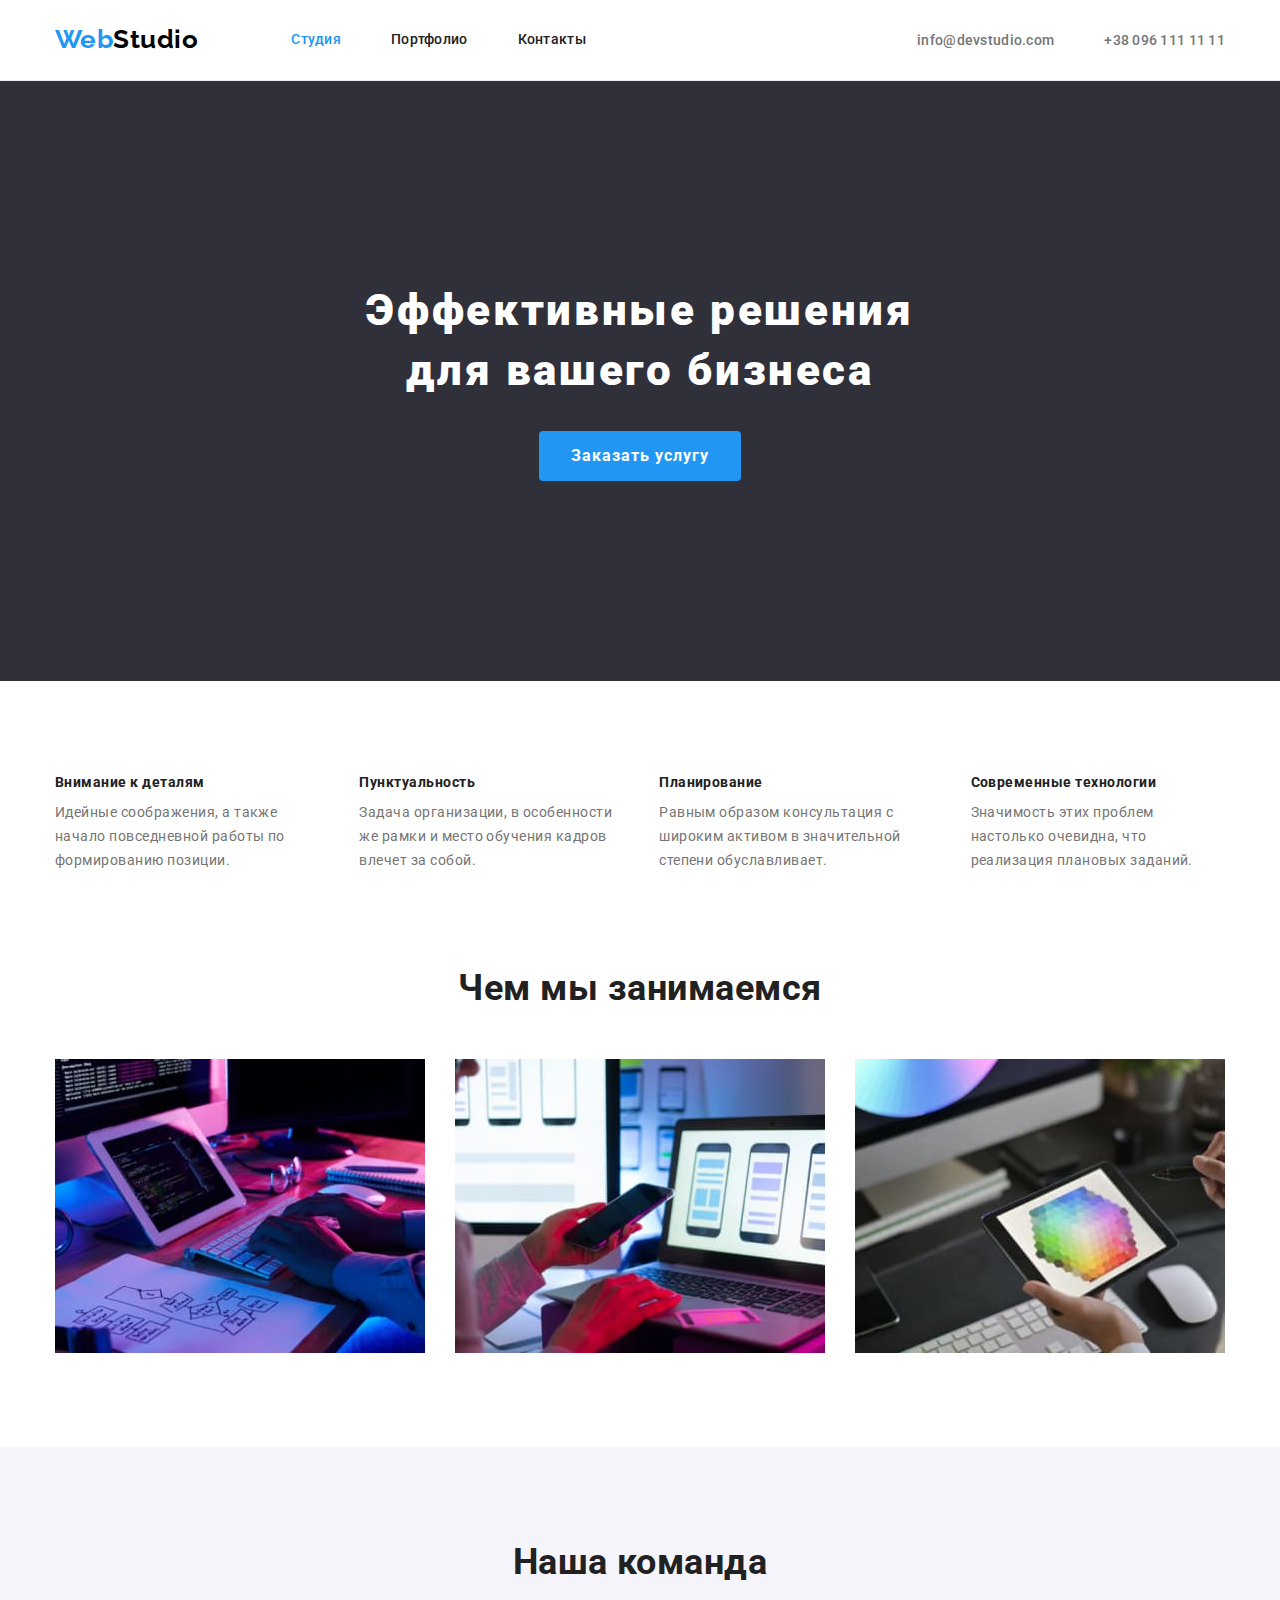
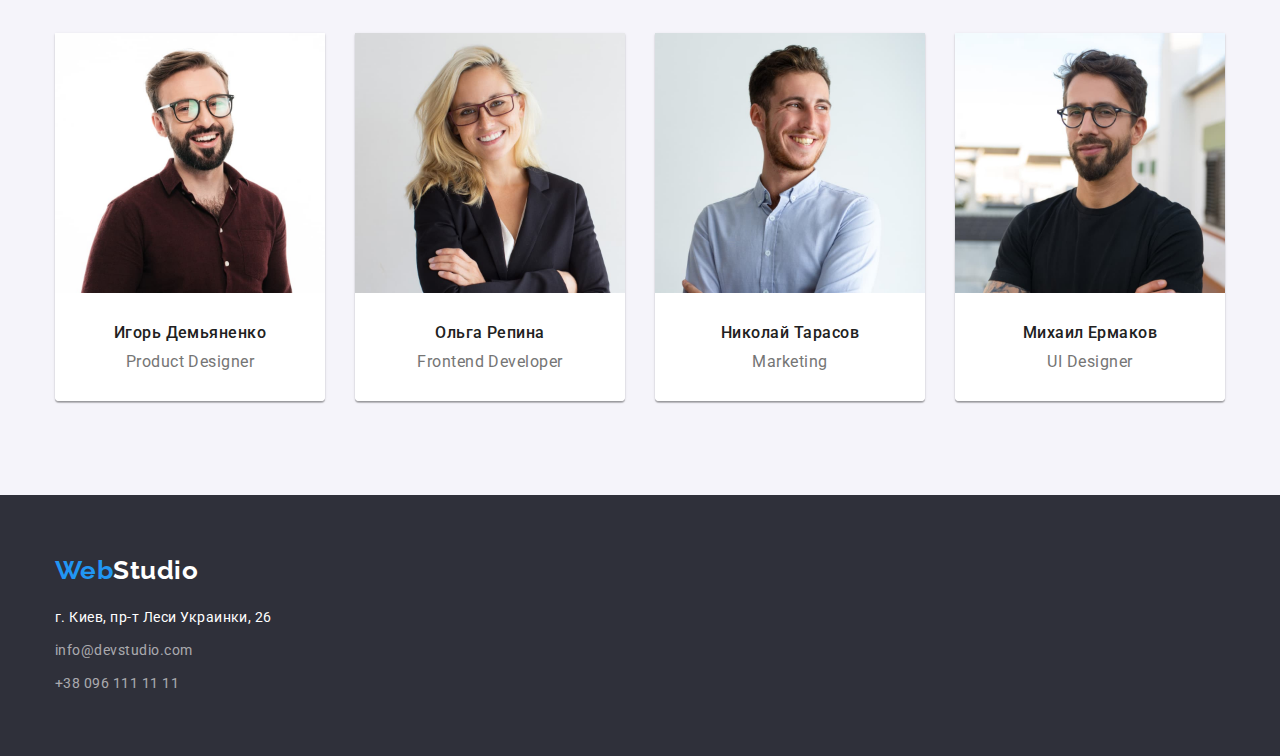
==== index.html @ 5f73c0cc "Копия 3й дз" ====
<!DOCTYPE html>
<html lang="ru">
<head>
  <meta charset="UTF-8">
  <meta http-equiv="X-UA-Compatible" content="IE=edge">
  <meta name="viewport" content="width=device-width, initial-scale=1.0">
  <link rel="preconnect" href="https://fonts.googleapis.com">
  <link rel="preconnect" href="https://fonts.gstatic.com" crossorigin>
  
  <title>WebStudio</title>
  <link rel="stylesheet" href="https://cdnjs.cloudflare.com/ajax/libs/modern-normalize/1.1.0/modern-normalize.min.css">
  <link href="https://fonts.googleapis.com/css2?family=Raleway:wght@700&family=Roboto:wght@400;500;700;900&display=swap"
    rel="stylesheet">
  <link rel="stylesheet" href="./css/style.css">
</head>

<body>
  <header class="header-nav">
    <div class="container-header container">
      <nav class="nav-header">
        <a href="./index.html" class="logo"><span class="first-part-logo">Web</span>Studio</a>
        <ul class="site-nav">
          <li class="site-nav-item"><a href="./index.html" class="site-nav-link active-page">Студия</a></li>
          <li class="site-nav-item"><a href="./portfolio.html" class="site-nav-link">Портфолио</a></li>
          <li class="site-nav-item"><a href="" class="site-nav-link">Контакты</a></li>
        </ul>
      </nav>
      <ul class="contacts">
        <li class="contacts-item"><a href="mailto:info@devstudio.com" class="contacts-link">info@devstudio.com</a></li>
        <li class="contacts-item"><a href="tel:+380961111111" class="contacts-link">+38 096 111 11 11</a></li>
      </ul>
    </div>
  </header>

  <main>
    <section class="hero">
      <div class="container">
          <h1 class="hero-title">Эффективные решения <br>для вашего бизнеса</h1>
          <button type="button" class="hero-button">Заказать услугу</button>
      </div>
    </section>

    <section class="section">
      <div class="container">
        <h2 class="quality hide">Наши качества</h2>
        <ul class="quality-list">
          <li class="quality-item">
            <h3 class="quality-title">Внимание к деталям</h3>
            <p class="quality-description">Идейные соображения, а также начало повседневной работы по формированию позиции.</p>
          </li>
          <li class="quality-item">
            <h3 class="quality-title">Пунктуальность</h3>
            <p class="quality-description">Задача организации, в особенности же рамки и место обучения кадров влечет за собой.</p>
          </li>
          <li class="quality-item">
            <h3 class="quality-title">Планирование</h3>
            <p class="quality-description">Равным образом консультация с широким активом в значительной степени обуславливает.</p>
          </li>
          <li class="quality-item">
            <h3 class="quality-title">Современные технологии</h3>
            <p class="quality-description">Значимость этих проблем настолько очевидна, что реализация плановых заданий.</p>
          </li>
        </ul>
      </div>
    </section>

    <section class="section work">
      <div class="container">
        <h2 class="work-title">Чем мы занимаемся</h2>
        <ul class="work-list">
          <li class="work-item"><img src="./images/box1.jpg" width="370" alt="программирование"></li>
          <li class="work-item"><img src="./images/box2.jpg" width="370" alt="разроботка мобильного приложения"></li>
          <li class="work-item"><img src="./images/box3.jpg" width="370" alt="дизайн"></li>
        </ul>
      </div>
    </section>

    <section class="team section">
      <div class="container">
        <h2 class="team-title">Наша команда</h2>
        <ul class="team-list-conteiner">
          <li class="team-list">
              <img src="./images/img1.jpg" width="270" alt="Игорь Демьяненко">
              <div class="team-card-member">
                <h3 class="team-member">Игорь Демьяненко</h3>
                <p lang="en" class="member-major">Product Designer</p>
              </div>
          </li>
          <li class="team-list">
              <img src="./images/img2.jpg" width="270" alt="Ольга Репина">
              <div class="team-card-member">
                <h3 class="team-member">Ольга Репина</h3>
                <p lang="en" class="member-major">Frontend Developer</p>
              </div>
          </li>
          <li class="team-list">
              <img src="./images/img3.jpg" width="270" alt="Николай Тарасов">
              <div class="team-card-member">
                <h3 class="team-member">Николай Тарасов</h3>
                <p lang="en" class="member-major">Marketing</p>
              </div>
          </li>
          <li class="team-list">
              <img src="./images/img4.jpg" width="270" alt="Михаил Ермаков">
              <div class="team-card-member">
                <h3 class="team-member">Михаил Ермаков</h3>
                <p lang="en" class="member-major">UI Designer</p>
              </div>
          </li>
        </ul>
      </div>
    </section>
  </main>

  <footer class="footer">
    <div class="container">
      <a href="" class="footer-logo"><span class="first-part-logo">Web</span>Studio</a>
      <address class="footer-address-contacts">
        <ul>
          <li class="footer-contacts-item"><a href="" class="footer-address">г. Киев, пр-т Леси Украинки, 26</a></li>
          <li class="footer-contacts-item"><a href="mailto:info@devstudio.com" class="footer-contact">info@devstudio.com</a></li>
          <li class="footer-contacts-item"><a href="tel:+380961111111" class="footer-contact">+38 096 111 11 11</a></li>
        </ul>
      </address>
    </div>
  </footer>
</body>
</html>
---- css/style.css ----
:root {
  --primary-text-color: #757575;
  --title-text-color: #212121;
  --accent-color: #2196f3;
  --secondary-dark-bg-color: #2f303a;
  --secondary-light-bg-color: #f5f4fa;
  --primary-bg-color: #ffffff;
  --primary-font-family: Roboto, sans-serif;
  --secondary-font-family: Raleway, sans-serif;
}

html {
  box-sizing: border-box;
}

*,
*::before,
*::after {
  box-sizing: inherit;
}

body {
  background-color: var(--primary-bg-color);
  color: var(--primary-text-color);
  font-family: var(--primary-font-family);
  letter-spacing: 0.03em;
}

h1,
h2,
h3,
p,
ul {
  margin: 0;
}

ul {
  list-style: none;
  padding: 0;
}

.portfolio-link {
  list-style: none;
  text-decoration: none;
}

img {
  display: block;
  max-width: 100%;
  height: auto;
}

.logo {
  color: #000000;
  font-family: var(--secondary-font-family);
  font-weight: 700;
  font-size: 26px;
  line-height: 1.2;
  text-decoration: none;
}

.footer-logo {
  font-family: var(--secondary-font-family);
  font-weight: 700;
  font-size: 26px;
  line-height: 1.2;
  text-align: left;
  text-decoration: none;
  display: block;
  margin-bottom: 20px;
}

.container {
  width: 1200px;
  margin-left: auto;
  margin-right: auto;
  padding-right: 15px;
  padding-left: 15px;
}

.contacts-link {
  color: var(--primary-text-color);
  padding-top: 32px;
  padding-bottom: 32px;
}

.first-part-logo,
.site-nav-link:hover,
.site-nav-link:focus,
.contacts-link:hover,
.contacts-link:focus,
.footer-contact:hover,
.footer-contact:focus {
  color: var(--accent-color);
}

.section {
  padding-top: 94px;
  padding-bottom: 94px;
}

.hero-title,
.footer-logo,
.footer-address {
  color: var(--primary-bg-color);
}

.site-nav-link,
.quality-title,
.work-title,
.team-title,
.team-member {
  color: var(--title-text-color);
}

.active-page {
  color: var(--accent-color);
}

.portfolio-button {
  color: var(--title-text-color);
  background-color: var(--secondary-light-bg-color);
  font-weight: 500;
  font-size: 16px;
  line-height: 1.63;
}

.hero-button,
.portfolio-button:hover,
.portfolio-button:focus {
  color: var(--primary-bg-color);
  background-color: var(--accent-color);
}

.footer-contact {
  color: rgba(255, 255, 255, 0.6);
}

.hero-button,
.hero-title {
  letter-spacing: 0.06em;
}

.site-nav-link,
.contacts-link {
  letter-spacing: 0.02em;
  font-weight: 500;
  font-size: 14px;
  line-height: 1.14;
  text-decoration: none;
}

.hero-title {
  font-weight: 900;
  font-size: 44px;
  line-height: 1.36;
  text-align: center;
  margin-top: 0;
  margin-bottom: 30px;
}

.hero-button {
  font-weight: 700;
  font-size: 16px;
  line-height: 1.88;
  align-items: center;
}

.hide {
  position: absolute;
  clip: rect(0 0 0 0);
  width: 1px;
  height: 1px;
  margin: -1px;
}

.quality-title {
  font-size: 14px;
  line-height: 1.14;
  text-align: left;
  margin-bottom: 10px;
}

.quality-description {
  font-size: 14px;
  line-height: 1.71;
  text-align: left;
}

.work-title,
.team-title {
  font-size: 36px;
  line-height: 1.17;
  text-align: center;
}

.team-member {
  font-weight: 500;
  font-size: 16px;
  line-height: 1.19;
  align-items: center;
  text-align: center;
}

.member-major {
  font-size: 16px;
  line-height: 1.19;
  align-items: center;
  text-align: center;
}

.footer-address,
.footer-contact {
  font-size: 14px;
  line-height: 1.71;
  text-align: left;
  align-items: flex-start;
  text-decoration: none;
}

a .portfolio-project {
  font-size: 18px;
  line-height: 2;
  letter-spacing: 0.06em;
  color: var(--title-text-color);
  margin: 0;
}

a .portfolio-project-kind {
  font-size: 16px;
  line-height: 1.88;
  color: var(--primary-text-color);
  margin: 0;
}

.hero {
  background-color: var(--secondary-dark-bg-color);
  padding: 200px 0;
  text-align: center;
}

.footer {
  background-color: var(--secondary-dark-bg-color);
}

.team {
  background-color: var(--secondary-light-bg-color);
}

.hero-button,
.portfolio-button {
  cursor: pointer;
  border-radius: 4px;
  border: 0;
}

.footer-address-contacts {
  font-style: normal;
}

.hero-button {
  padding: 10px 32px 10px 32px;
}

.portfolio-button {
  padding: 6px 22px 6px 22px;
}

.portfolio-button:hover,
.portfolio-button:focus {
  box-shadow: 0px 2px 2px rgba(0, 0, 0, 0.12), 0 1px 2px rgba(0, 0, 0, 0.08),
    0 3px 1px rgba(0, 0, 0, 0.1);
}

.team-list {
  box-shadow: 0px 2px 1px rgba(0, 0, 0, 0.2), 0 1px 1px rgba(0, 0, 0, 0.14),
    0 1px 3px rgba(0, 0, 0, 0.12);
  border-bottom-left-radius: 4px;
  border-bottom-right-radius: 4px;
}

.site-nav-item:not(:last-child) {
  margin-right: 50px;
}

.site-nav-link,
.contacts-item {
  display: block;
}

.site-nav-link {
  padding-top: 32px;
  padding-bottom: 32px;
}

.contacts-item:not(:last-child) {
  margin-right: 50px;
}

.site-nav,
.contacts,
.nav-header,
.container-header,
.work-list {
  display: flex;
  align-items: center;
}

.logo {
  display: block;
  padding-top: 24px;
  padding-bottom: 25px;
  margin-right: 93px;
}

.contacts {
  margin-left: auto;
}

.header-nav {
  border-bottom: 1px solid #ececec;
}

.quality-list {
  display: flex;
}

.quality-item:not(:last-child),
.work-item:not(:last-child),
.team-list:not(:last-child) {
  margin-right: 30px;
}

.work {
  padding-top: 0;
}

.work-title,
.team-title {
  margin-top: 0;
  margin-bottom: 50px;
}

.team-card-member {
  padding-top: 30px;
  padding-bottom: 30px;
  background-color: #ffffff;
  border-bottom-left-radius: 4px;
  border-bottom-right-radius: 4px;
}

.team-member {
  margin-bottom: 10px;
}

.member-major {
  margin-top: 0;
}

.footer {
  padding-top: 60px;
  padding-bottom: 60px;
}

.portfolio-conteiner {
  width: 1200px;
  margin-left: auto;
  margin-right: auto;
  padding-right: 15px;
  padding-left: 15px;
}

.team-list-conteiner {
  display: flex;
}

.footer-address,
.footer-contact {
  display: block;
}

.footer-contacts-item {
  margin-top: 9px;
}

.footer-contacts-item:nth-child(1) {
  margin-top: 0;
}

.portfolio-item:not(:last-child) {
  margin-right: 8px;
}

.portfolio-list-nav {
  display: flex;
  margin-bottom: 50px;
  justify-content: center;
}

.portfolio-list {
  display: flex;
  flex-wrap: wrap;
}

.portfolio-item-list {
  width: calc((100% - 60) / 3);
  margin-right: 30px;
  margin-bottom: 30px;
}

.portfolio-item-list:nth-child(3n) {
  margin-right: 0;
}

.portfolio-item-list:nth-last-child(-n + 3) {
  margin-bottom: 0;
}

.portfolio-type {
  border: 1px solid #eeeeee;
  border-top: 0;
  padding: 20px 24px 20px 24px;
}
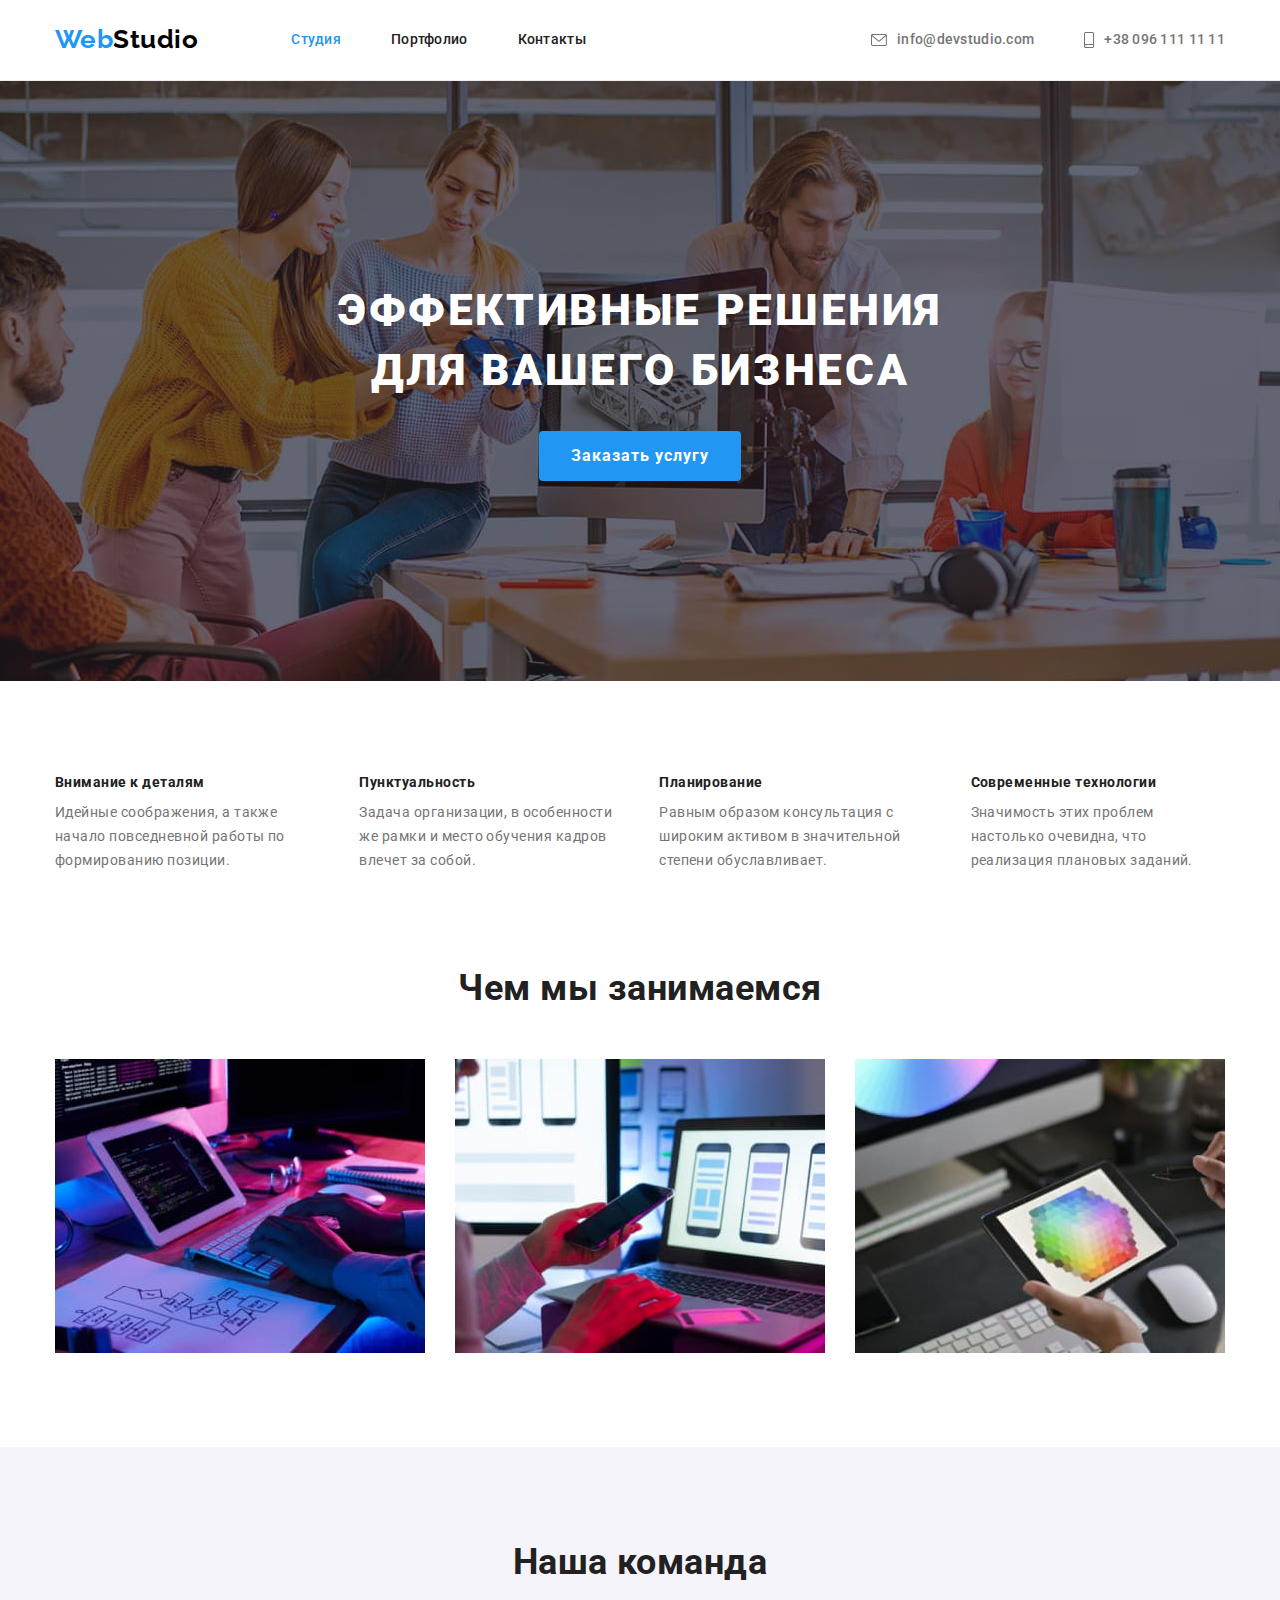
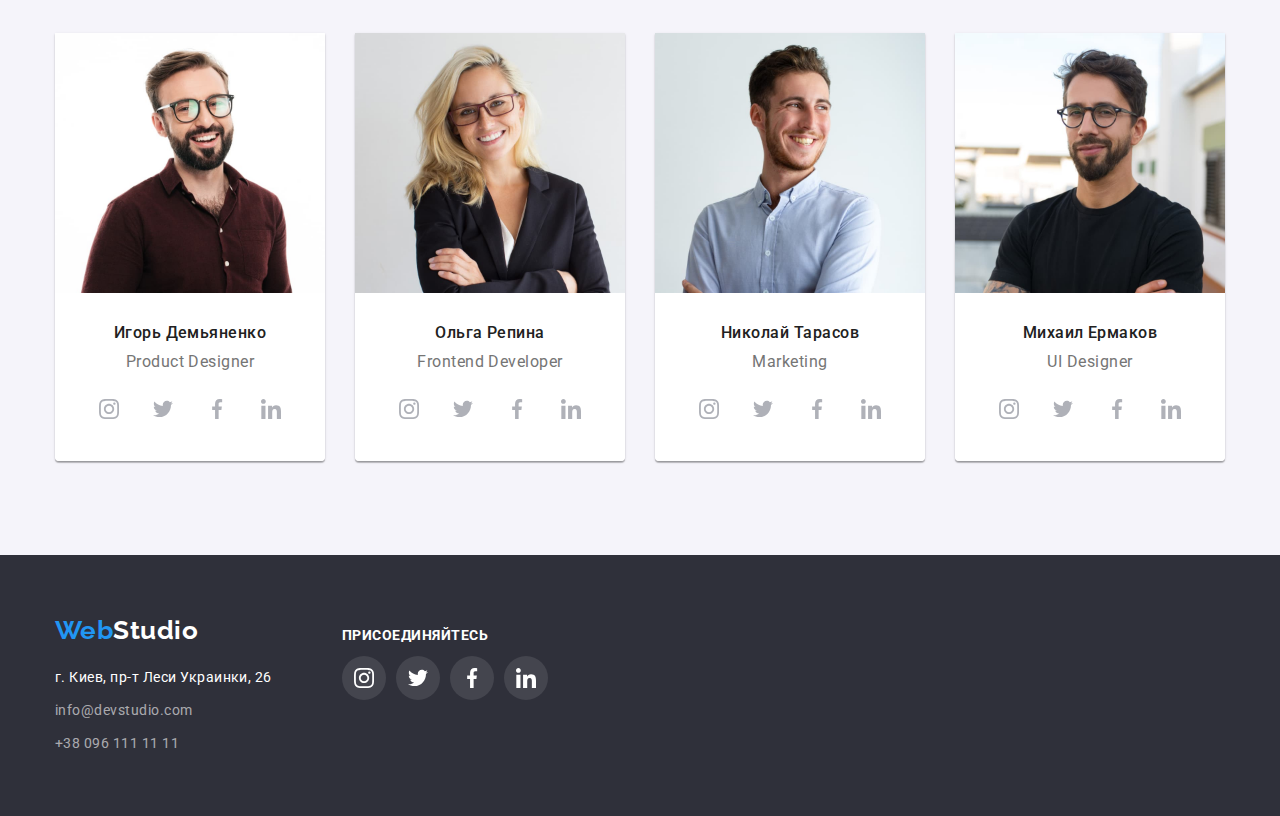
==== commit 5e8ab2ee: "Добавлены иконки в хедере и футере" ====
--- a/index.html
+++ b/index.html
@@ -20,23 +20,38 @@
       <nav class="nav-header">
         <a href="./index.html" class="logo"><span class="first-part-logo">Web</span>Studio</a>
         <ul class="site-nav">
-          <li class="site-nav-item"><a href="./index.html" class="site-nav-link active-page">Студия</a></li>
+          <li class="site-nav-item">
+            <a href="./index.html" class="site-nav-link active-page">Студия</a></li>
           <li class="site-nav-item"><a href="./portfolio.html" class="site-nav-link">Портфолио</a></li>
           <li class="site-nav-item"><a href="" class="site-nav-link">Контакты</a></li>
         </ul>
       </nav>
       <ul class="contacts">
-        <li class="contacts-item"><a href="mailto:info@devstudio.com" class="contacts-link">info@devstudio.com</a></li>
-        <li class="contacts-item"><a href="tel:+380961111111" class="contacts-link">+38 096 111 11 11</a></li>
+        <li class="contacts-item">
+            <a href="mailto:info@devstudio.com" class="contacts-link">
+              <svg class="mail-icon">
+                <use href="./images/icons.svg#envelope"></use>
+              </svg>
+              info@devstudio.com</a>
+        </li>
+        <li class="contacts-item">
+            <a href="tel:+380961111111" class="contacts-link">
+              <svg class="tel-icon">
+                <use href="./images/icons.svg#smartphone"></use>
+              </svg>
+              +38 096 111 11 11</a>
+        </li>
       </ul>
     </div>
   </header>
 
   <main>
     <section class="hero">
-      <div class="container">
-          <h1 class="hero-title">Эффективные решения <br>для вашего бизнеса</h1>
-          <button type="button" class="hero-button">Заказать услугу</button>
+      <div class="overlay">
+        <div class="container">
+            <h1 class="hero-title">Эффективные решения <br>для вашего бизнеса</h1>
+            <button type="button" class="hero-button">Заказать услугу</button>
+        </div>
       </div>
     </section>
 
@@ -84,6 +99,36 @@
               <div class="team-card-member">
                 <h3 class="team-member">Игорь Демьяненко</h3>
                 <p lang="en" class="member-major">Product Designer</p>
+                    <ul class="social-list">
+                          <li class="social-item">
+                            <a href="" class="social-link">
+                              <svg class="social-instagram-icon">
+                                <use href="./images/icons.svg#instagram"></use>
+                              </svg>
+                            </a>
+                          </li>
+                          <li class="social-item">
+                            <a href="" class="social-link">
+                              <svg class="social-twitter-icon">
+                                <use href="./images/icons.svg#twitter"></use>
+                              </svg>
+                            </a>
+                          </li>
+                          <li class="social-item">
+                            <a href="" class="social-link">
+                              <svg class="social-facebook-icon">
+                                <use href="./images/icons.svg#facebook"></use>
+                              </svg>
+                            </a>
+                          </li>
+                          <li class="social-item">
+                            <a href="" class="social-link">
+                              <svg class="social-linkedin-icon">
+                                <use href="./images/icons.svg#linkedin"></use>
+                              </svg>
+                            </a>
+                          </li>
+                    </ul>
               </div>
           </li>
           <li class="team-list">
@@ -91,6 +136,36 @@
               <div class="team-card-member">
                 <h3 class="team-member">Ольга Репина</h3>
                 <p lang="en" class="member-major">Frontend Developer</p>
+                    <ul class="social-list">
+                      <li class="social-item">
+                        <a href="" class="social-link">
+                          <svg class="social-instagram-icon">
+                            <use href="./images/icons.svg#instagram"></use>
+                          </svg>
+                        </a>
+                      </li>
+                      <li class="social-item">
+                        <a href="" class="social-link">
+                          <svg class="social-twitter-icon">
+                            <use href="./images/icons.svg#twitter"></use>
+                          </svg>
+                        </a>
+                      </li>
+                      <li class="social-item">
+                        <a href="" class="social-link">
+                          <svg class="social-facebook-icon">
+                            <use href="./images/icons.svg#facebook"></use>
+                          </svg>
+                        </a>
+                      </li>
+                      <li class="social-item">
+                        <a href="" class="social-link">
+                          <svg class="social-linkedin-icon">
+                            <use href="./images/icons.svg#linkedin"></use>
+                          </svg>
+                        </a>
+                      </li>
+                    </ul>
               </div>
           </li>
           <li class="team-list">
@@ -98,6 +173,36 @@
               <div class="team-card-member">
                 <h3 class="team-member">Николай Тарасов</h3>
                 <p lang="en" class="member-major">Marketing</p>
+                    <ul class="social-list">
+                      <li class="social-item">
+                        <a href="" class="social-link">
+                          <svg class="social-instagram-icon">
+                            <use href="./images/icons.svg#instagram"></use>
+                          </svg>
+                        </a>
+                      </li>
+                      <li class="social-item">
+                        <a href="" class="social-link">
+                          <svg class="social-twitter-icon">
+                            <use href="./images/icons.svg#twitter"></use>
+                          </svg>
+                        </a>
+                      </li>
+                      <li class="social-item">
+                        <a href="" class="social-link">
+                          <svg class="social-facebook-icon">
+                            <use href="./images/icons.svg#facebook"></use>
+                          </svg>
+                        </a>
+                      </li>
+                      <li class="social-item">
+                        <a href="" class="social-link">
+                          <svg class="social-linkedin-icon">
+                            <use href="./images/icons.svg#linkedin"></use>
+                          </svg>
+                        </a>
+                      </li>
+                    </ul>
               </div>
           </li>
           <li class="team-list">
@@ -105,6 +210,36 @@
               <div class="team-card-member">
                 <h3 class="team-member">Михаил Ермаков</h3>
                 <p lang="en" class="member-major">UI Designer</p>
+                    <ul class="social-list">
+                      <li class="social-item">
+                        <a href="" class="social-link">
+                          <svg class="social-instagram-icon">
+                            <use href="./images/icons.svg#instagram"></use>
+                          </svg>
+                        </a>
+                      </li>
+                      <li class="social-item">
+                        <a href="" class="social-link">
+                          <svg class="social-twitter-icon">
+                            <use href="./images/icons.svg#twitter"></use>
+                          </svg>
+                        </a>
+                      </li>
+                      <li class="social-item">
+                        <a href="" class="social-link">
+                          <svg class="social-facebook-icon">
+                            <use href="./images/icons.svg#facebook"></use>
+                          </svg>
+                        </a>
+                      </li>
+                      <li class="social-item">
+                        <a href="" class="social-link">
+                          <svg class="social-linkedin-icon">
+                            <use href="./images/icons.svg#linkedin"></use>
+                          </svg>
+                        </a>
+                      </li>
+                    </ul>
               </div>
           </li>
         </ul>
@@ -113,15 +248,50 @@
   </main>
 
   <footer class="footer">
-    <div class="container">
-      <a href="" class="footer-logo"><span class="first-part-logo">Web</span>Studio</a>
-      <address class="footer-address-contacts">
-        <ul>
-          <li class="footer-contacts-item"><a href="" class="footer-address">г. Киев, пр-т Леси Украинки, 26</a></li>
-          <li class="footer-contacts-item"><a href="mailto:info@devstudio.com" class="footer-contact">info@devstudio.com</a></li>
-          <li class="footer-contacts-item"><a href="tel:+380961111111" class="footer-contact">+38 096 111 11 11</a></li>
-        </ul>
-      </address>
+    <div class="container footer-container">
+      <div>
+          <a href="" class="footer-logo"><span class="first-part-logo">Web</span>Studio</a>
+          <address class="footer-address-contacts">
+            <ul>
+              <li class="footer-contacts-item"><a href="" class="footer-address">г. Киев, пр-т Леси Украинки, 26</a></li>
+              <li class="footer-contacts-item"><a href="mailto:info@devstudio.com" class="footer-contact">info@devstudio.com</a></li>
+              <li class="footer-contacts-item"><a href="tel:+380961111111" class="footer-contact">+38 096 111 11 11</a></li>
+            </ul>
+          </address>
+      </div>
+      <div class="connect">
+        <p class="connect-text">присоединяйтесь</p>
+        <ul class="connect-list">
+          <li class="connect-item">
+            <a href="" class="connect-link">
+              <svg class="instagram-icon">
+                <use href="./images/icons.svg#instagram"></use>
+              </svg>
+            </a>
+          </li>
+          <li class="connect-item">
+            <a href="" class="connect-link">
+              <svg class="twitter-icon">
+                <use href="./images/icons.svg#twitter"></use>
+              </svg>
+            </a>
+          </li>
+          <li class="connect-item">
+            <a href="" class="connect-link">
+              <svg class="facebook-icon">
+                <use href="./images/icons.svg#facebook"></use>
+              </svg>
+            </a>
+          </li>
+          <li class="connect-item">
+            <a href="" class="connect-link">
+              <svg class="linkedin-icon">
+                <use href="./images/icons.svg#linkedin"></use>
+              </svg>
+            </a>
+          </li>
+        </ul>
+      </div>
     </div>
   </footer>
 </body>
--- a/css/style.css
+++ b/css/style.css
@@ -82,6 +82,8 @@
   color: var(--primary-text-color);
   padding-top: 32px;
   padding-bottom: 32px;
+  display: flex;
+  align-items: center;
 }
 
 .first-part-logo,
@@ -92,6 +94,7 @@
 .footer-contact:hover,
 .footer-contact:focus {
   color: var(--accent-color);
+  fill: var(--accent-color);
 }
 
 .section {
@@ -150,6 +153,94 @@
   text-decoration: none;
 }
 
+.hero-button {
+  font-weight: 700;
+  font-size: 16px;
+  line-height: 1.88;
+  align-items: center;
+}
+
+.hide {
+  position: absolute;
+  clip: rect(0 0 0 0);
+  width: 1px;
+  height: 1px;
+  margin: -1px;
+}
+
+.quality-title {
+  font-size: 14px;
+  line-height: 1.14;
+  text-align: left;
+  margin-bottom: 10px;
+}
+
+.quality-description {
+  font-size: 14px;
+  line-height: 1.71;
+  text-align: left;
+}
+
+.work-title,
+.team-title {
+  font-size: 36px;
+  line-height: 1.17;
+  text-align: center;
+}
+
+.team-member {
+  font-weight: 500;
+  font-size: 16px;
+  line-height: 1.19;
+  align-items: center;
+  text-align: center;
+}
+
+.member-major {
+  font-size: 16px;
+  line-height: 1.19;
+  align-items: center;
+  text-align: center;
+}
+
+.footer-address,
+.footer-contact {
+  font-size: 14px;
+  line-height: 1.71;
+  text-align: left;
+  align-items: flex-start;
+  text-decoration: none;
+}
+
+a .portfolio-project {
+  font-size: 18px;
+  line-height: 2;
+  letter-spacing: 0.06em;
+  color: var(--title-text-color);
+  margin: 0;
+}
+
+a .portfolio-project-kind {
+  font-size: 16px;
+  line-height: 1.88;
+  color: var(--primary-text-color);
+  margin: 0;
+}
+
+.overlay {
+  max-width: 1600px;
+  height: 600px;
+  margin-left: auto;
+  margin-right: auto;
+  background-image: linear-gradient(to right, rgba(47, 48, 58, 0.4), rgba(47, 48, 58, 0.4)),
+    url('../images/herobg.jpg');
+  background-size: cover;
+  background-repeat: no-repeat;
+  background-position: center;
+  padding: 200px 0;
+  text-align: center;
+}
+
 .hero-title {
   font-weight: 900;
   font-size: 44px;
@@ -157,86 +248,11 @@
   text-align: center;
   margin-top: 0;
   margin-bottom: 30px;
-}
-
-.hero-button {
-  font-weight: 700;
-  font-size: 16px;
-  line-height: 1.88;
-  align-items: center;
-}
-
-.hide {
-  position: absolute;
-  clip: rect(0 0 0 0);
-  width: 1px;
-  height: 1px;
-  margin: -1px;
-}
-
-.quality-title {
-  font-size: 14px;
-  line-height: 1.14;
-  text-align: left;
-  margin-bottom: 10px;
-}
-
-.quality-description {
-  font-size: 14px;
-  line-height: 1.71;
-  text-align: left;
-}
-
-.work-title,
-.team-title {
-  font-size: 36px;
-  line-height: 1.17;
-  text-align: center;
-}
-
-.team-member {
-  font-weight: 500;
-  font-size: 16px;
-  line-height: 1.19;
-  align-items: center;
-  text-align: center;
-}
-
-.member-major {
-  font-size: 16px;
-  line-height: 1.19;
-  align-items: center;
-  text-align: center;
-}
-
-.footer-address,
-.footer-contact {
-  font-size: 14px;
-  line-height: 1.71;
-  text-align: left;
-  align-items: flex-start;
-  text-decoration: none;
-}
-
-a .portfolio-project {
-  font-size: 18px;
-  line-height: 2;
-  letter-spacing: 0.06em;
-  color: var(--title-text-color);
-  margin: 0;
-}
-
-a .portfolio-project-kind {
-  font-size: 16px;
-  line-height: 1.88;
-  color: var(--primary-text-color);
-  margin: 0;
+  text-transform: uppercase;
 }
 
 .hero {
   background-color: var(--secondary-dark-bg-color);
-  padding: 200px 0;
-  text-align: center;
 }
 
 .footer {
@@ -408,6 +424,12 @@
   margin-bottom: 30px;
 }
 
+.portfolio-item-list:hover,
+.portfolio-item-list:focus {
+  box-shadow: 1px 4px 6px rgba(0, 0, 0, 0.16), 0 4px 4px rgba(0, 0, 0, 0.06),
+    0 1px 1px rgba(0, 0, 0, 0.12);
+}
+
 .portfolio-item-list:nth-child(3n) {
   margin-right: 0;
 }
@@ -421,3 +443,122 @@
   border-top: 0;
   padding: 20px 24px 20px 24px;
 }
+
+.mail-icon {
+  width: 16px;
+  height: 12px;
+  color: currentColor;
+  fill: currentColor;
+  margin-right: 10px;
+}
+
+.tel-icon {
+  width: 10px;
+  height: 16px;
+  color: currentColor;
+  fill: currentColor;
+  margin-right: 10px;
+}
+
+.footer-container {
+  display: flex;
+}
+
+.connect {
+  margin-left: 70px;
+}
+
+.connect-text {
+  font-weight: 700;
+  font-size: 14px;
+  line-height: 1.14px;
+  text-transform: uppercase;
+  color: #ffffff;
+  padding-top: 20px;
+  margin-bottom: 20px;
+}
+
+.connect-list {
+  display: flex;
+}
+
+.connect-item {
+  width: 44px;
+  height: 44px;
+  background-color: rgba(255, 255, 255, 0.1);
+  border-radius: 50px;
+  display: flex;
+  align-items: center;
+  justify-content: center;
+  margin-top: auto;
+  margin-bottom: auto;
+}
+
+.social-list {
+  display: flex;
+  align-items: center;
+  justify-content: center;
+  margin-top: 16px;
+}
+
+.social-item {
+  width: 44px;
+  height: 44px;
+  border-radius: 50px;
+  display: flex;
+  align-items: center;
+  justify-content: center;
+  margin-top: auto;
+  margin-bottom: auto;
+  color: #afb1b8;
+}
+
+.social-item:not(:last-child) {
+  margin-right: 10px;
+}
+
+.social-item:hover,
+.social-item:focus {
+  background-color: var(--accent-color);
+  color: #ffffff;
+}
+
+.connect-item:hover,
+.connect-item:focus {
+  background-color: var(--accent-color);
+  fill: #ffffff;
+}
+
+.connect-item:not(:last-child) {
+  margin-right: 10px;
+}
+
+.connect-link {
+  width: 20px;
+  height: 20px;
+}
+
+.social-link {
+  width: 20px;
+  height: 20px;
+  color: currentColor;
+}
+
+.instagram-icon,
+.twitter-icon,
+.facebook-icon,
+.linkedin-icon {
+  width: 20px;
+  height: 20px;
+  fill: #ffffff;
+}
+
+.social-instagram-icon,
+.social-twitter-icon,
+.social-facebook-icon,
+.social-linkedin-icon {
+  width: 20px;
+  height: 20px;
+  fill: currentColor;
+  color: currentColor;
+}
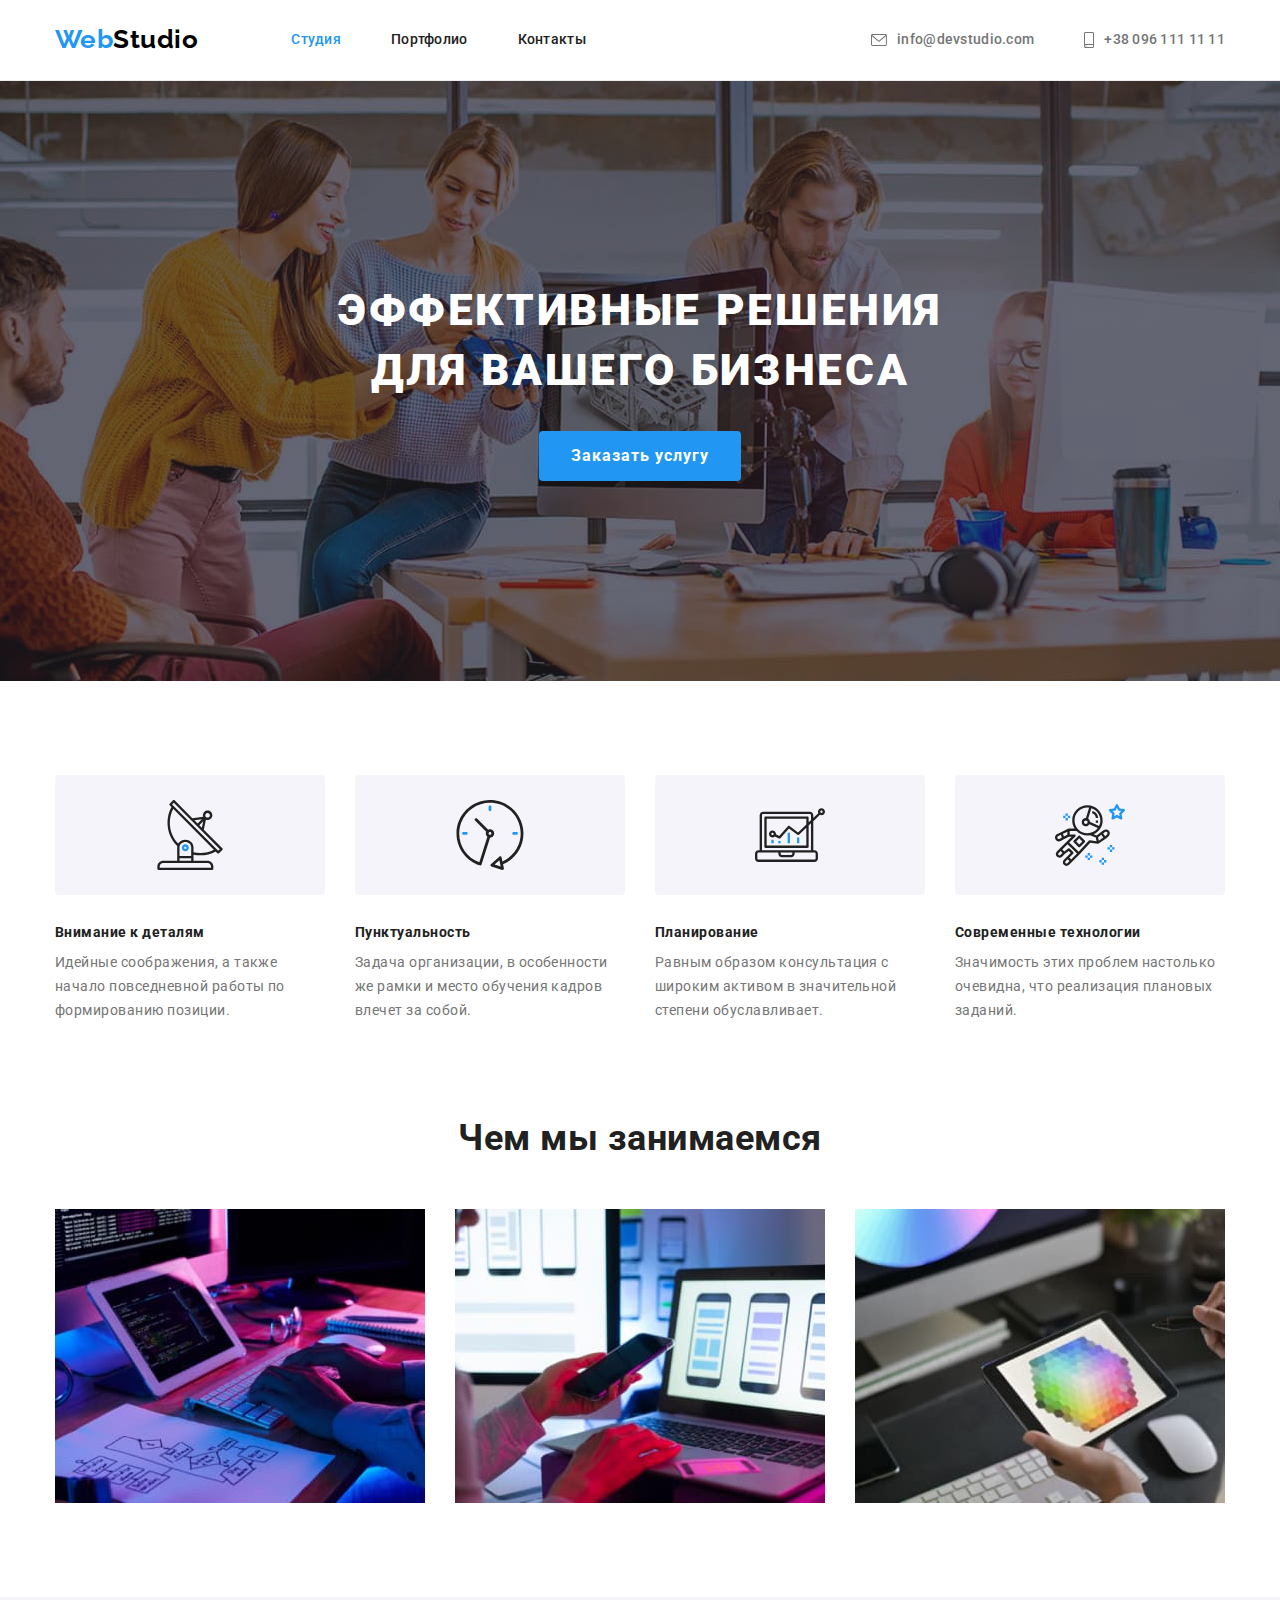
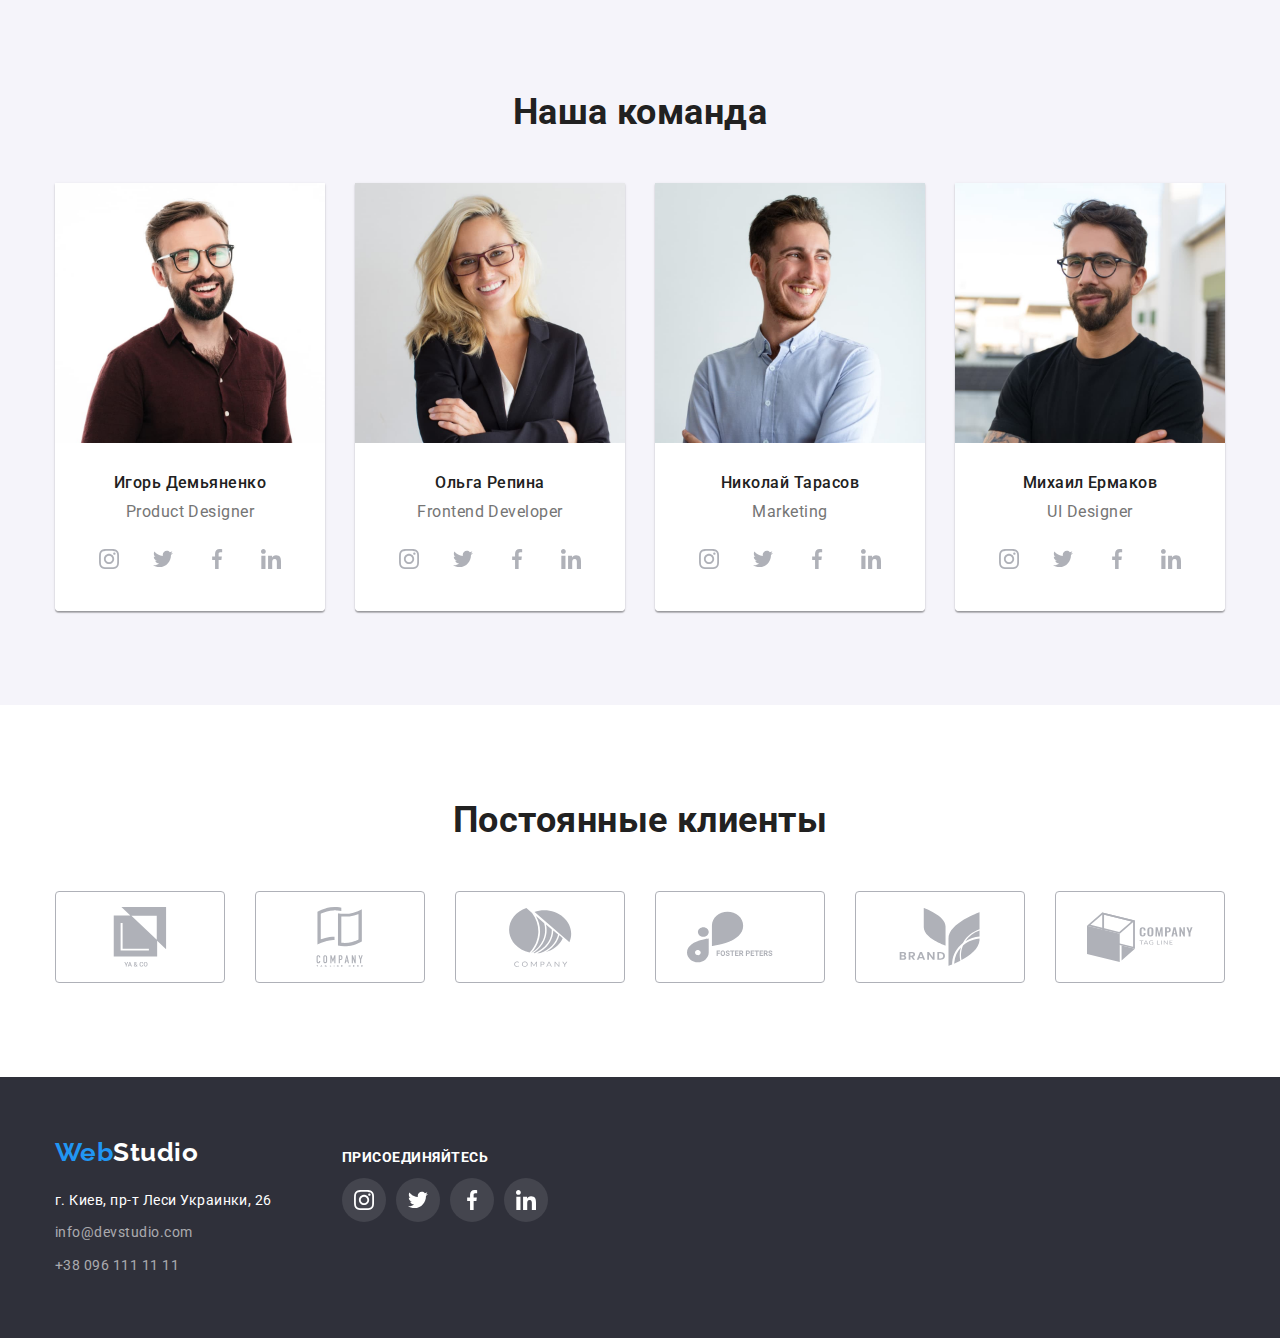
==== commit a284ce09: "Добавлена новая секция и иконки" ====
--- a/index.html
+++ b/index.html
@@ -60,18 +60,38 @@
         <h2 class="quality hide">Наши качества</h2>
         <ul class="quality-list">
           <li class="quality-item">
+            <div class="quality-icon">
+              <svg class="icon-item">
+                <use href="./images/icons.svg#antenna"></use>
+              </svg>
+            </div>
             <h3 class="quality-title">Внимание к деталям</h3>
             <p class="quality-description">Идейные соображения, а также начало повседневной работы по формированию позиции.</p>
           </li>
           <li class="quality-item">
+            <div class="quality-icon">
+              <svg class="icon-item">
+                <use href="./images/icons.svg#clock"></use>
+              </svg>
+            </div>
             <h3 class="quality-title">Пунктуальность</h3>
             <p class="quality-description">Задача организации, в особенности же рамки и место обучения кадров влечет за собой.</p>
           </li>
           <li class="quality-item">
+            <div class="quality-icon">
+              <svg class="icon-item">
+                <use href="./images/icons.svg#diagram"></use>
+              </svg>
+            </div>
             <h3 class="quality-title">Планирование</h3>
             <p class="quality-description">Равным образом консультация с широким активом в значительной степени обуславливает.</p>
           </li>
           <li class="quality-item">
+            <div class="quality-icon">
+              <svg class="icon-item">
+                <use href="./images/icons.svg#astronaut"></use>
+              </svg>
+            </div>
             <h3 class="quality-title">Современные технологии</h3>
             <p class="quality-description">Значимость этих проблем настолько очевидна, что реализация плановых заданий.</p>
           </li>
@@ -245,6 +265,44 @@
         </ul>
       </div>
     </section>
+
+    <section class="section">
+      <div class="container">
+        <h2 class="clients-title">Постоянные клиенты</h2>
+           <lu class="client-list">
+             <li class="client-item">
+                <svg class="client-icon">
+                  <use href="./images/icons.svg#client-1"></use>
+                </svg>
+             </li>
+            <li class="client-item">
+              <svg class="client-icon">
+                <use href="./images/icons.svg#client-2"></use>
+              </svg>
+            </li>
+            <li class="client-item">
+              <svg class="client-icon">
+                <use href="./images/icons.svg#client-3"></use>
+              </svg>
+            </li>
+            <li class="client-item">
+              <svg class="client-icon">
+                <use href="./images/icons.svg#client-4"></use>
+              </svg>
+            </li>
+            <li class="client-item">
+              <svg class="client-icon">
+                <use href="./images/icons.svg#client-5"></use>
+              </svg>
+            </li>
+            <li class="client-item">
+              <svg class="client-icon">
+                <use href="./images/icons.svg#client-6"></use>
+              </svg>
+            </li>
+           </lu>
+      </div>
+    </section>
   </main>
 
   <footer class="footer">
--- a/css/style.css
+++ b/css/style.css
@@ -562,3 +562,59 @@
   fill: currentColor;
   color: currentColor;
 }
+
+.quality-icon {
+  width: 270px;
+  height: 120px;
+  background-color: var(--secondary-light-bg-color);
+  margin-bottom: 30px;
+  border-radius: 4px;
+  display: flex;
+  align-items: center;
+  justify-content: center;
+}
+
+.icon-item {
+  width: 70px;
+  height: 70px;
+}
+
+.clients-title {
+  font-weight: 700;
+  font-size: 36px;
+  line-height: 1.17;
+  text-align: center;
+  color: var(--title-text-color);
+}
+
+.client-list {
+  list-style: none;
+  display: flex;
+  justify-content: space-between;
+}
+
+.client-item {
+  width: 170px;
+  height: 92px;
+  margin-top: 50px;
+  border: 1px solid #afb1b8;
+  border-radius: 4px;
+  display: flex;
+  align-items: center;
+  justify-content: center;
+  color: #afb1b8;
+  fill: #afb1b8;
+}
+
+.client-item:hover,
+.client-item:focus {
+  border: 1px solid var(--accent-color);
+  color: var(--accent-color);
+}
+
+.client-icon {
+  width: 106px;
+  height: 60px;
+  color: currentColor;
+  fill: currentColor;
+}
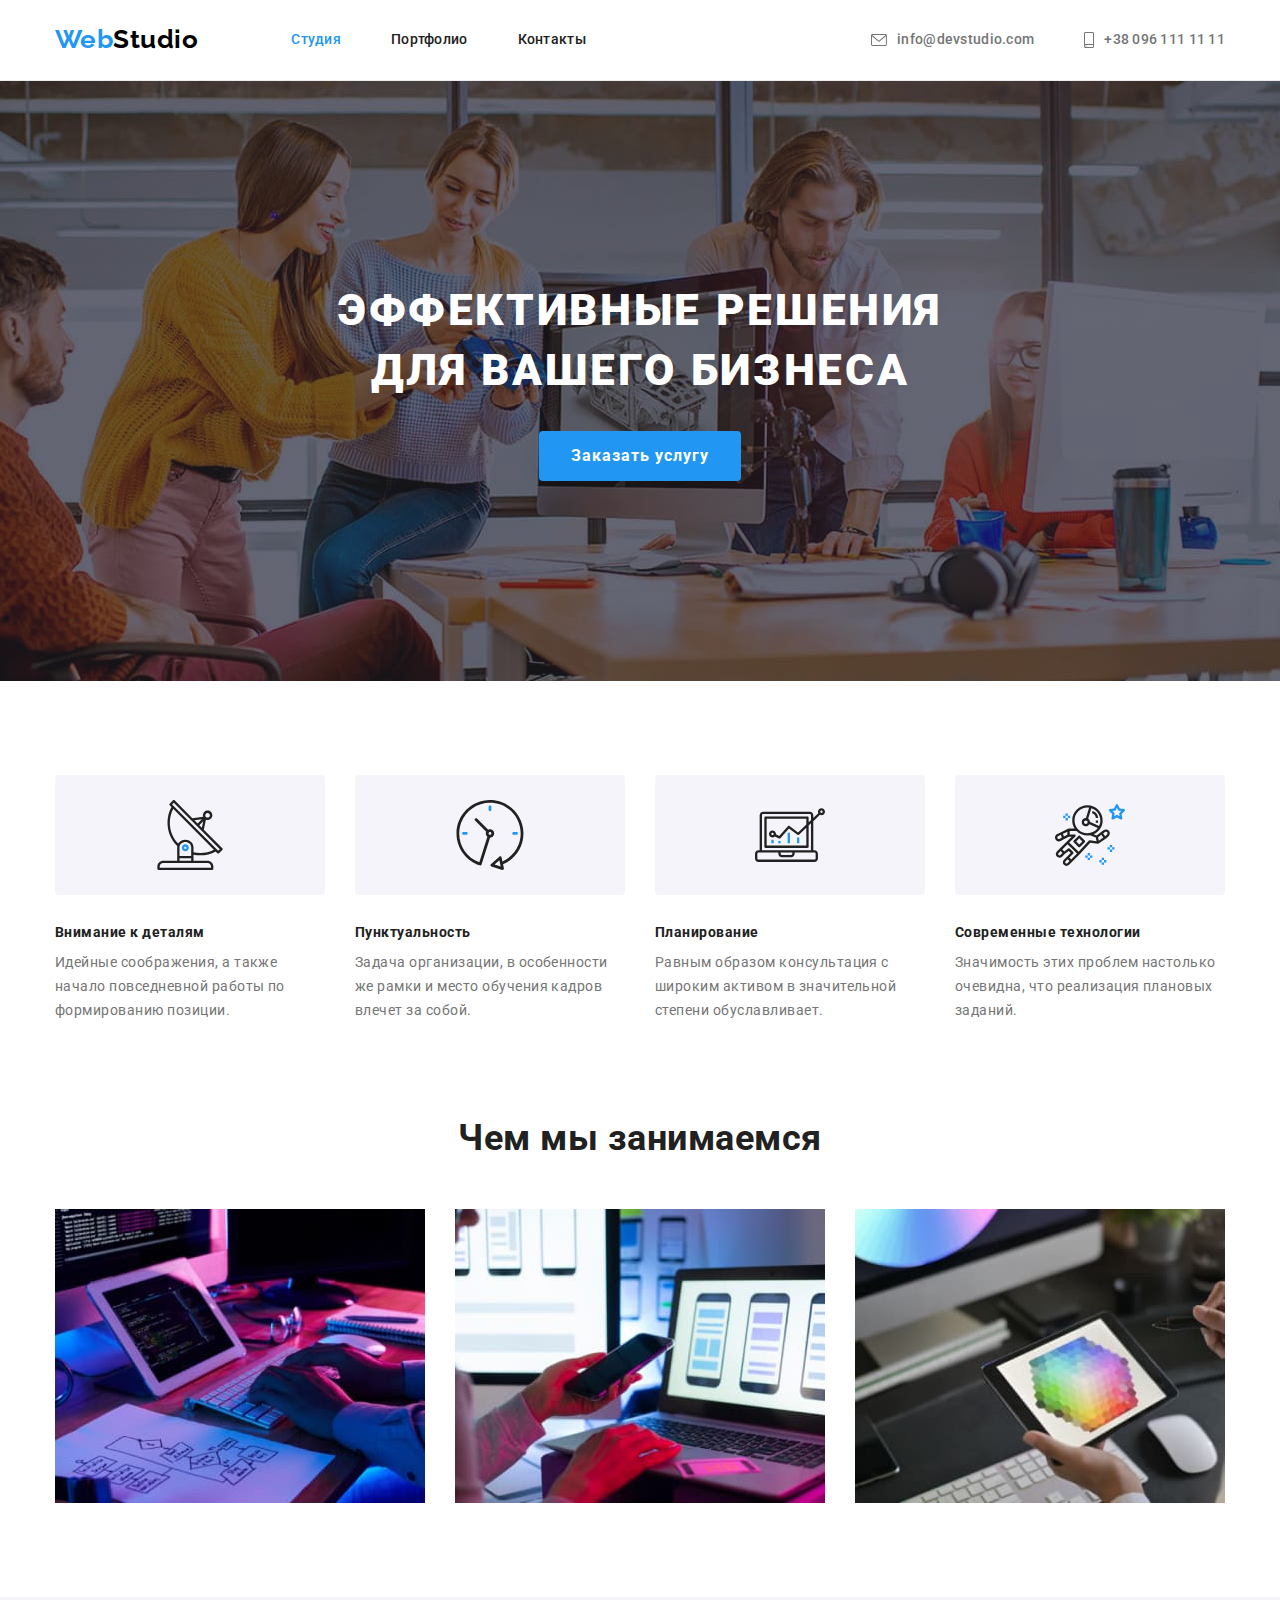
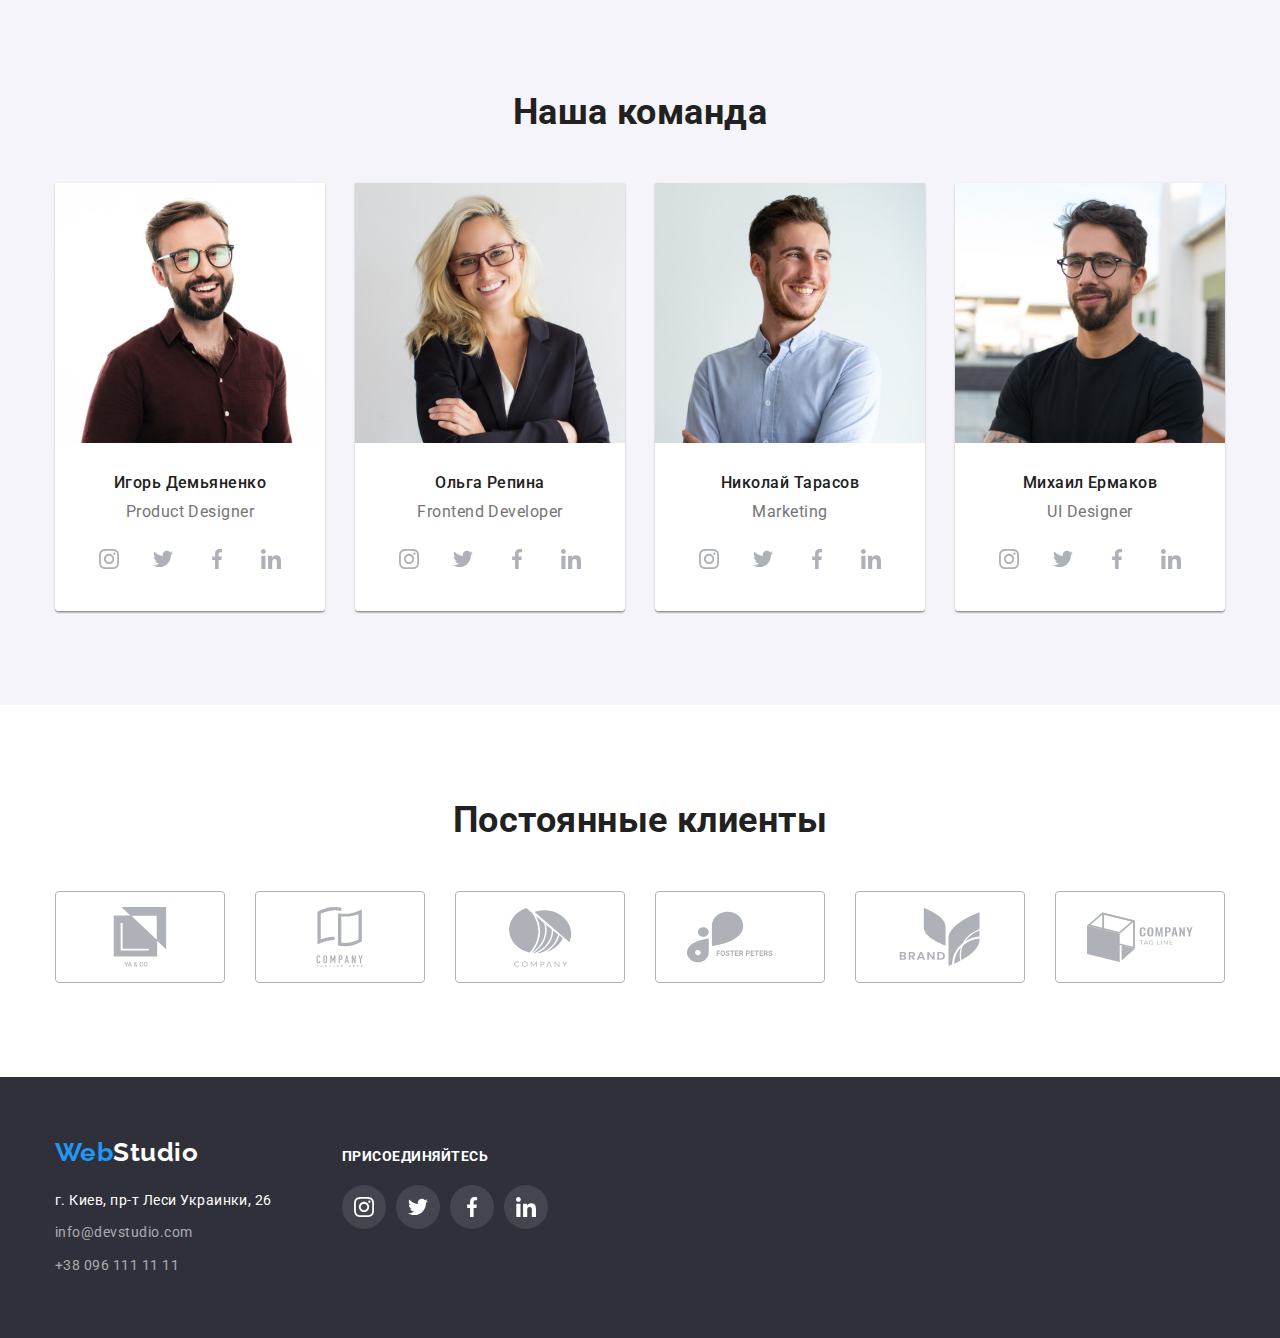
==== commit ed900e07: "Сделала правки" ====
--- a/index.html
+++ b/index.html
@@ -269,38 +269,50 @@
     <section class="section">
       <div class="container">
         <h2 class="clients-title">Постоянные клиенты</h2>
-           <lu class="client-list">
+           <ul class="client-list">
              <li class="client-item">
-                <svg class="client-icon">
-                  <use href="./images/icons.svg#client-1"></use>
-                </svg>
+               <a href="" class="client-link">
+                  <svg class="client-icon">
+                    <use href="./images/icons.svg#client-1"></use>
+                  </svg>
+                </a>
              </li>
             <li class="client-item">
-              <svg class="client-icon">
-                <use href="./images/icons.svg#client-2"></use>
-              </svg>
-            </li>
-            <li class="client-item">
-              <svg class="client-icon">
-                <use href="./images/icons.svg#client-3"></use>
-              </svg>
-            </li>
-            <li class="client-item">
-              <svg class="client-icon">
-                <use href="./images/icons.svg#client-4"></use>
-              </svg>
-            </li>
-            <li class="client-item">
-              <svg class="client-icon">
-                <use href="./images/icons.svg#client-5"></use>
-              </svg>
-            </li>
-            <li class="client-item">
-              <svg class="client-icon">
-                <use href="./images/icons.svg#client-6"></use>
-              </svg>
-            </li>
-           </lu>
+              <a href="" class="client-link">
+                <svg class="client-icon">
+                  <use href="./images/icons.svg#client-2"></use>
+                </svg>
+              </a>
+            </li>
+            <li class="client-item">
+              <a href="" class="client-link">
+                <svg class="client-icon">
+                  <use href="./images/icons.svg#client-3"></use>
+                </svg>
+              </a>
+            </li>
+            <li class="client-item">
+              <a href="" class="client-link">
+                <svg class="client-icon">
+                  <use href="./images/icons.svg#client-4"></use>
+                </svg>
+              </a>
+            </li>
+            <li class="client-item">
+              <a href="" class="client-link">
+                <svg class="client-icon">
+                  <use href="./images/icons.svg#client-5"></use>
+                </svg>
+              </a>
+            </li>
+            <li class="client-item">
+              <a href="" class="client-link">
+                <svg class="client-icon">
+                  <use href="./images/icons.svg#client-6"></use>
+                </svg>
+              </a>
+            </li>
+          </ul>
       </div>
     </section>
   </main>
--- a/css/style.css
+++ b/css/style.css
@@ -419,13 +419,17 @@
 }
 
 .portfolio-item-list {
-  width: calc((100% - 60) / 3);
   margin-right: 30px;
   margin-bottom: 30px;
 }
 
-.portfolio-item-list:hover,
-.portfolio-item-list:focus {
+.portfolio-link {
+  display: inline-block;
+  width: calc((100% - 60) / 3);
+}
+
+.portfolio-link:hover,
+.portfolio-link:focus {
   box-shadow: 1px 4px 6px rgba(0, 0, 0, 0.16), 0 4px 4px rgba(0, 0, 0, 0.06),
     0 1px 1px rgba(0, 0, 0, 0.12);
 }
@@ -461,6 +465,7 @@
 }
 
 .footer-container {
+  align-items: baseline;
   display: flex;
 }
 
@@ -471,10 +476,9 @@
 .connect-text {
   font-weight: 700;
   font-size: 14px;
-  line-height: 1.14px;
+  line-height: 1.14;
   text-transform: uppercase;
   color: #ffffff;
-  padding-top: 20px;
   margin-bottom: 20px;
 }
 
@@ -483,6 +487,44 @@
 }
 
 .connect-item {
+  margin-top: auto;
+  margin-bottom: auto;
+}
+
+.social-list {
+  display: flex;
+  align-items: center;
+  justify-content: center;
+  margin-top: 16px;
+}
+
+.social-item {
+  margin-top: auto;
+  margin-bottom: auto;
+  color: #afb1b8;
+}
+
+.social-item:not(:last-child) {
+  margin-right: 10px;
+}
+
+.social-link:hover,
+.social-link:focus {
+  background-color: var(--accent-color);
+  color: #ffffff;
+}
+
+.connect-link:hover,
+.connect-link:focus {
+  background-color: var(--accent-color);
+  fill: #ffffff;
+}
+
+.connect-item:not(:last-child) {
+  margin-right: 10px;
+}
+
+.connect-link {
   width: 44px;
   height: 44px;
   background-color: rgba(255, 255, 255, 0.1);
@@ -490,57 +532,15 @@
   display: flex;
   align-items: center;
   justify-content: center;
-  margin-top: auto;
-  margin-bottom: auto;
-}
-
-.social-list {
-  display: flex;
-  align-items: center;
-  justify-content: center;
-  margin-top: 16px;
-}
-
-.social-item {
+}
+
+.social-link {
   width: 44px;
   height: 44px;
   border-radius: 50px;
   display: flex;
   align-items: center;
   justify-content: center;
-  margin-top: auto;
-  margin-bottom: auto;
-  color: #afb1b8;
-}
-
-.social-item:not(:last-child) {
-  margin-right: 10px;
-}
-
-.social-item:hover,
-.social-item:focus {
-  background-color: var(--accent-color);
-  color: #ffffff;
-}
-
-.connect-item:hover,
-.connect-item:focus {
-  background-color: var(--accent-color);
-  fill: #ffffff;
-}
-
-.connect-item:not(:last-child) {
-  margin-right: 10px;
-}
-
-.connect-link {
-  width: 20px;
-  height: 20px;
-}
-
-.social-link {
-  width: 20px;
-  height: 20px;
   color: currentColor;
 }
 
@@ -591,23 +591,28 @@
   list-style: none;
   display: flex;
   justify-content: space-between;
+  margin-top: 50px;
 }
 
 .client-item {
   width: 170px;
   height: 92px;
-  margin-top: 50px;
+}
+
+.client-link {
   border: 1px solid #afb1b8;
   border-radius: 4px;
   display: flex;
   align-items: center;
   justify-content: center;
+  width: 170px;
+  height: 92px;
   color: #afb1b8;
   fill: #afb1b8;
 }
 
-.client-item:hover,
-.client-item:focus {
+.client-link:hover,
+.client-link:focus {
   border: 1px solid var(--accent-color);
   color: var(--accent-color);
 }
